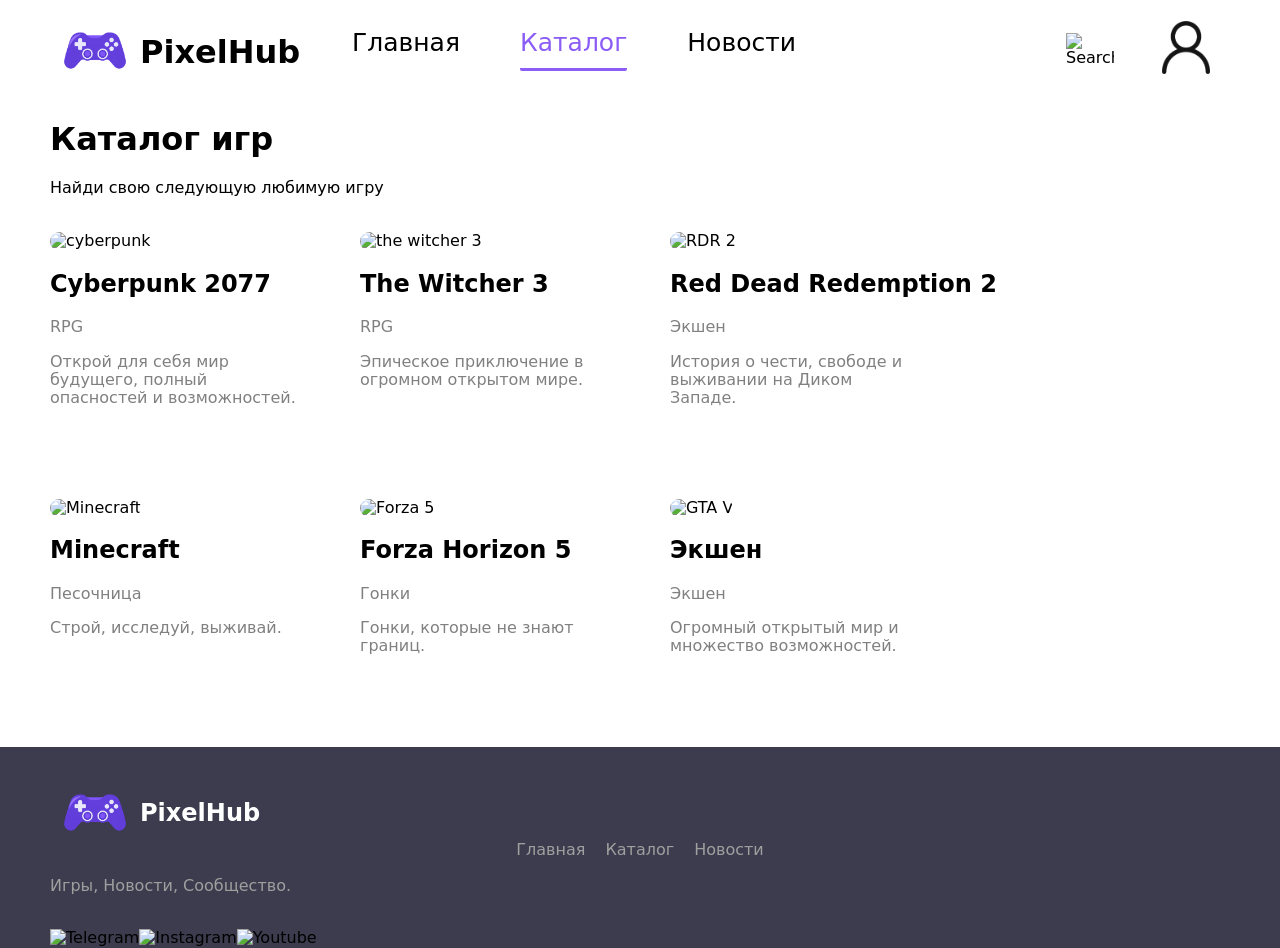
==== pages/catalog.html @ 986b6492 "18.10" ====
<!doctype html>
<html lang="en">
  <head>
    <meta charset="UTF-8" />
    <meta name="viewport" content="width=device-width, initial-scale=1.0" />
    <link
      rel="stylesheet"
      href="https://cdnjs.cloudflare.com/ajax/libs/modern-normalize/3.0.1/modern-normalize.min.css"
    />
    <link rel="stylesheet" href="./css/link.css" />
    <link rel="shortcut icon" href="../images/logo.ico" type="image/x-icon" />
    <title>PixelHub</title>
  </head>
  <body>
    <header class="container">
      <div class="all-nav">
        <div class="logo">
          <a href="./index.html">
            <img src="../images/logo.png" alt="PixelHub" width="90" />
          </a>
          <a href="./index.html"><h1>PixelHub</h1></a>
        </div>
        <div class="nav-bar">
          <nav>
            <a href="./index.html">Главная</a>
            <a href="./catalog.html" class="current-page">Каталог</a>
            <a href="./news.html">Новости</a>
          </nav>
        </div>
        <div class="nav-bar-right">
          <img
            src="https://images.icon-icons.com/1856/PNG/512/search_117564.png"
            alt="Search"
            width="48px"
          />
          <a href="">
            <img src="../images/user.png" alt="Profile" width="48px" />
          </a>
        </div>
      </div>
    </header>

    <main class="container">
      <h1>Каталог игр</h1>
      <p>Найди свою следующую любимую игру</p>

      <div class="catalog-games-line">
        <div>
          <img
            src="https://image.api.playstation.com/vulcan/ap/rnd/202111/3013/bxSj4jO0KBqUgAbH3zuNjCje.jpg"
            alt="cyberpunk"
            width="550"
          />
          <h2>Cyberpunk 2077</h2>
          <p>RPG</p>
          <p>Открой для себя мир будущего, полный опасностей и возможностей.</p>
        </div>
        <div>
          <img
            src="https://cdn.itc.ua/uploads/2026/08/1-1-.webp"
            alt="the witcher 3"
            width="550"
          />
          <h2>The Witcher 3</h2>
          <p>RPG</p>
          <p>Эпическое приключение в огромном открытом мире.</p>
        </div>
        <div>
          <img
            src="https://4kwallpapers.com/images/wallpapers/red-dead-redemption-2560x1440-10885.jpg"
            alt="RDR 2"
            width="550"
          />
          <h2>Red Dead Redemption 2</h2>
          <p>Экшен</p>
          <p>История о чести, свободе и выживании на Диком Западе.</p>
        </div>
      </div>

      <div class="catalog-games-line">
        <div>
          <img
            src="https://i.pinimg.com/736x/51/c9/de/51c9de1f883159047ae82628dd33fb6a.jpg"
            alt="Minecraft"
            width="550"
          />
          <h2>Minecraft</h2>
          <p>Песочница</p>
          <p>Строй, исследуй, выживай.</p>
        </div>
        <div>
          <img
            src="https://wallpapercat.com/w/full/f/3/d/2214-3840x2160-desktop-4k-forza-horizon-wallpaper-image.jpg"
            alt="Forza 5"
            width="550"
          />
          <h2>Forza Horizon 5</h2>
          <p>Гонки</p>
          <p>Гонки, которые не знают границ.</p>
        </div>
        <div>
          <img
            src="https://www.psu.com/wp/wp-content/uploads/2020/09/Grand-Theft-Auto-V-PS4-Wallpapers-01.jpg"
            alt="GTA V"
            width="550"
          />
          <h2>Экшен</h2>
          <p>Экшен</p>
          <p>Огромный открытый мир и множество возможностей.</p>
        </div>
      </div>
    </main>

    <footer class="container">
      <div class="logo-footer">
        <a href="./index.html">
          <img src="../images/logo.png" alt="PixelHub" width="90" />
        </a>
        <a href="./index.html"><h1>PixelHub</h1></a>
      </div>
      <p class="footer-sub-title">Игры, Новости, Сообщество.</p>
      <div class="nav-footer">
        <a href="./index.html">Главная</a>
        <a href="./catalog.html">Каталог</a>
        <a href="./news.html">Новости</a>
      </div>
      <div class="socials">
        <div>
          <a href="https://telegram.com">
            <img
              src="https://icons.veryicon.com/png/o/application/awesome-common-free-open-source-icon/telegram-4.png"
              alt="Telegram"
              width="24px"
            />
          </a>
        </div>
        <div>
          <a href="https://Instagram.com">
            <img
              src="https://static.vecteezy.com/system/resources/thumbnails/023/986/885/small/instagram-logo-instagram-logo-transparent-instagram-icon-transparent-free-free-png.png"
              alt="Instagram"
              width="24px"
            />
          </a>
        </div>
        <div>
          <a href="https://youtube.com">
            <img
              src="https://www.icosix.com/uploads/icons/2025/09/youtube-1.png"
              alt="Youtube"
              width="24px"
            />
          </a>
        </div>
      </div>
    </footer>
  </body>
</html>
---- pages/css/link.css ----
@import "./common.css";
@import "./catalog.css";
@import "./main.css";
@import "./news.css";
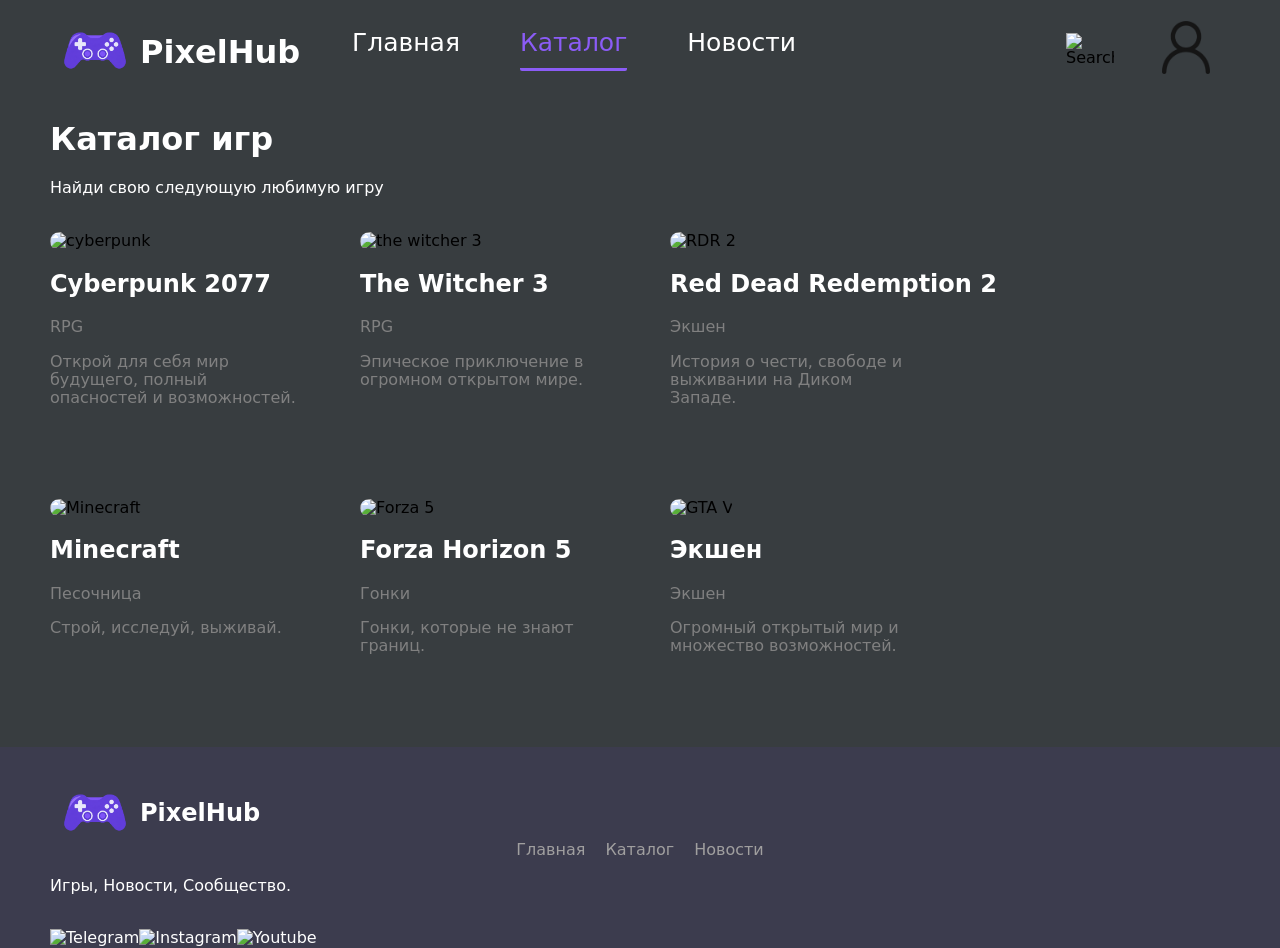
==== commit 970a7b05: "18.10 v5" ====
--- a/pages/catalog.html
+++ b/pages/catalog.html
@@ -15,14 +15,14 @@
     <header class="container">
       <div class="all-nav">
         <div class="logo">
-          <a href="./index.html">
+          <a href="../index.html">
             <img src="../images/logo.png" alt="PixelHub" width="90" />
           </a>
-          <a href="./index.html"><h1>PixelHub</h1></a>
+          <a href="../index.html"><h1>PixelHub</h1></a>
         </div>
         <div class="nav-bar">
           <nav>
-            <a href="./index.html">Главная</a>
+            <a href="../index.html">Главная</a>
             <a href="./catalog.html" class="current-page">Каталог</a>
             <a href="./news.html">Новости</a>
           </nav>
@@ -113,20 +113,20 @@
 
     <footer class="container">
       <div class="logo-footer">
-        <a href="./index.html">
+        <a href="../index.html">
           <img src="../images/logo.png" alt="PixelHub" width="90" />
         </a>
-        <a href="./index.html"><h1>PixelHub</h1></a>
+        <a href="../index.html"><h1>PixelHub</h1></a>
       </div>
       <p class="footer-sub-title">Игры, Новости, Сообщество.</p>
       <div class="nav-footer">
-        <a href="./index.html">Главная</a>
+        <a href="../index.html">Главная</a>
         <a href="./catalog.html">Каталог</a>
         <a href="./news.html">Новости</a>
       </div>
       <div class="socials">
         <div>
-          <a href="https://telegram.com">
+          <a href="https://web.telegram.org/a/" target="_blank">
             <img
               src="https://icons.veryicon.com/png/o/application/awesome-common-free-open-source-icon/telegram-4.png"
               alt="Telegram"
@@ -135,7 +135,7 @@
           </a>
         </div>
         <div>
-          <a href="https://Instagram.com">
+          <a href="https://Instagram.com" target="_blank">
             <img
               src="https://static.vecteezy.com/system/resources/thumbnails/023/986/885/small/instagram-logo-instagram-logo-transparent-instagram-icon-transparent-free-free-png.png"
               alt="Instagram"
@@ -144,7 +144,7 @@
           </a>
         </div>
         <div>
-          <a href="https://youtube.com">
+          <a href="https://youtube.com" target="_blank">
             <img
               src="https://www.icosix.com/uploads/icons/2025/09/youtube-1.png"
               alt="Youtube"
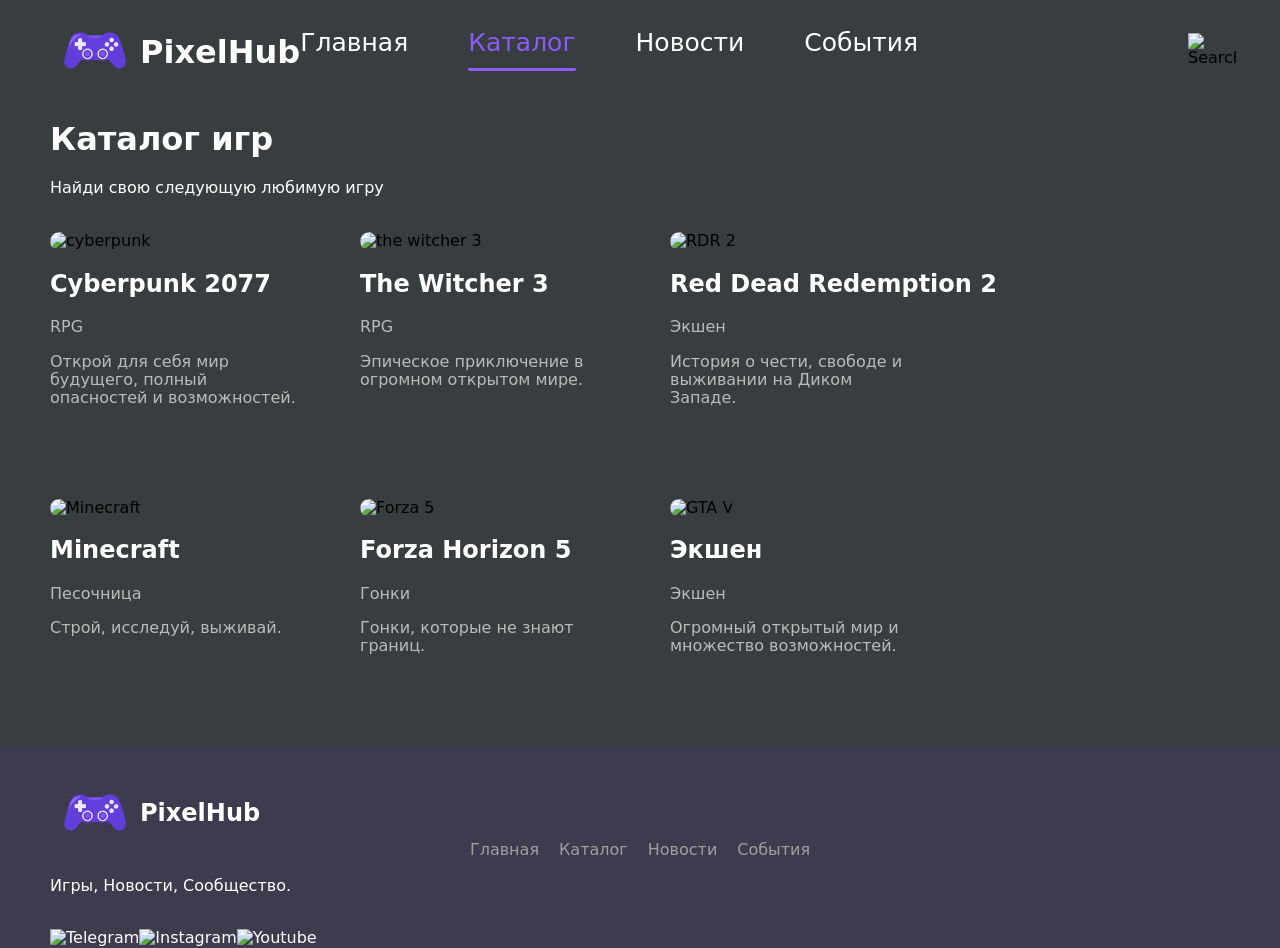
==== commit 298805d3: "19.10 v1" ====
--- a/pages/catalog.html
+++ b/pages/catalog.html
@@ -25,6 +25,7 @@
             <a href="../index.html">Главная</a>
             <a href="./catalog.html" class="current-page">Каталог</a>
             <a href="./news.html">Новости</a>
+            <a href="./events.html">События</a>
           </nav>
         </div>
         <div class="nav-bar-right">
@@ -123,6 +124,7 @@
         <a href="../index.html">Главная</a>
         <a href="./catalog.html">Каталог</a>
         <a href="./news.html">Новости</a>
+        <a href="./events.html">События</a>
       </div>
       <div class="socials">
         <div>
--- a/pages/css/link.css
+++ b/pages/css/link.css
@@ -1,4 +1,5 @@
-@import "./common.css";
-@import "./catalog.css";
-@import "./main.css";
-@import "./news.css";
+@import './common.css';
+@import './catalog.css';
+@import './main.css';
+@import './news.css';
+@import './events.css';
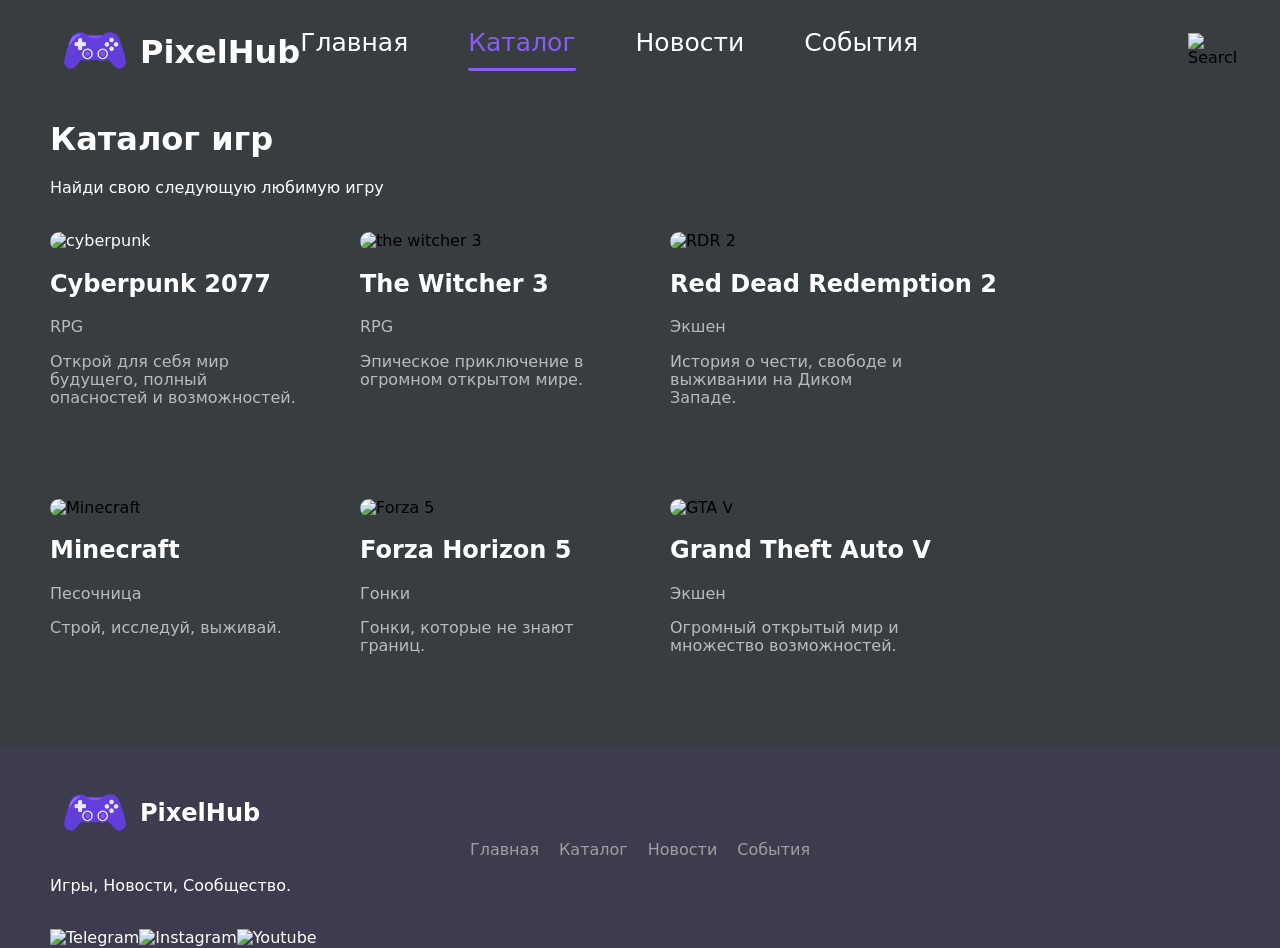
==== commit a5951771: "19.10 v2" ====
--- a/pages/catalog.html
+++ b/pages/catalog.html
@@ -47,20 +47,24 @@
 
       <div class="catalog-games-line">
         <div>
-          <img
-            src="https://image.api.playstation.com/vulcan/ap/rnd/202111/3013/bxSj4jO0KBqUgAbH3zuNjCje.jpg"
-            alt="cyberpunk"
-            width="550"
-          />
-          <h2>Cyberpunk 2077</h2>
-          <p>RPG</p>
-          <p>Открой для себя мир будущего, полный опасностей и возможностей.</p>
+          <a href="./cyberpunk.html">
+            <img
+              src="https://image.api.playstation.com/vulcan/ap/rnd/202111/3013/bxSj4jO0KBqUgAbH3zuNjCje.jpg"
+              alt="cyberpunk"
+              width="420"
+            />
+            <h2>Cyberpunk 2077</h2>
+            <p>RPG</p>
+            <p>
+              Открой для себя мир будущего, полный опасностей и возможностей.
+            </p>
+          </a>
         </div>
         <div>
           <img
             src="https://cdn.itc.ua/uploads/2026/08/1-1-.webp"
             alt="the witcher 3"
-            width="550"
+            width="420"
           />
           <h2>The Witcher 3</h2>
           <p>RPG</p>
@@ -70,7 +74,7 @@
           <img
             src="https://4kwallpapers.com/images/wallpapers/red-dead-redemption-2560x1440-10885.jpg"
             alt="RDR 2"
-            width="550"
+            width="420"
           />
           <h2>Red Dead Redemption 2</h2>
           <p>Экшен</p>
@@ -83,7 +87,7 @@
           <img
             src="https://i.pinimg.com/736x/51/c9/de/51c9de1f883159047ae82628dd33fb6a.jpg"
             alt="Minecraft"
-            width="550"
+            width="420"
           />
           <h2>Minecraft</h2>
           <p>Песочница</p>
@@ -93,7 +97,7 @@
           <img
             src="https://wallpapercat.com/w/full/f/3/d/2214-3840x2160-desktop-4k-forza-horizon-wallpaper-image.jpg"
             alt="Forza 5"
-            width="550"
+            width="420"
           />
           <h2>Forza Horizon 5</h2>
           <p>Гонки</p>
@@ -103,9 +107,9 @@
           <img
             src="https://www.psu.com/wp/wp-content/uploads/2020/09/Grand-Theft-Auto-V-PS4-Wallpapers-01.jpg"
             alt="GTA V"
-            width="550"
+            width="420"
           />
-          <h2>Экшен</h2>
+          <h2>Grand Theft Auto V</h2>
           <p>Экшен</p>
           <p>Огромный открытый мир и множество возможностей.</p>
         </div>
--- a/pages/css/link.css
+++ b/pages/css/link.css
@@ -3,3 +3,4 @@
 @import './main.css';
 @import './news.css';
 @import './events.css';
+@import './cyberpunk.css';
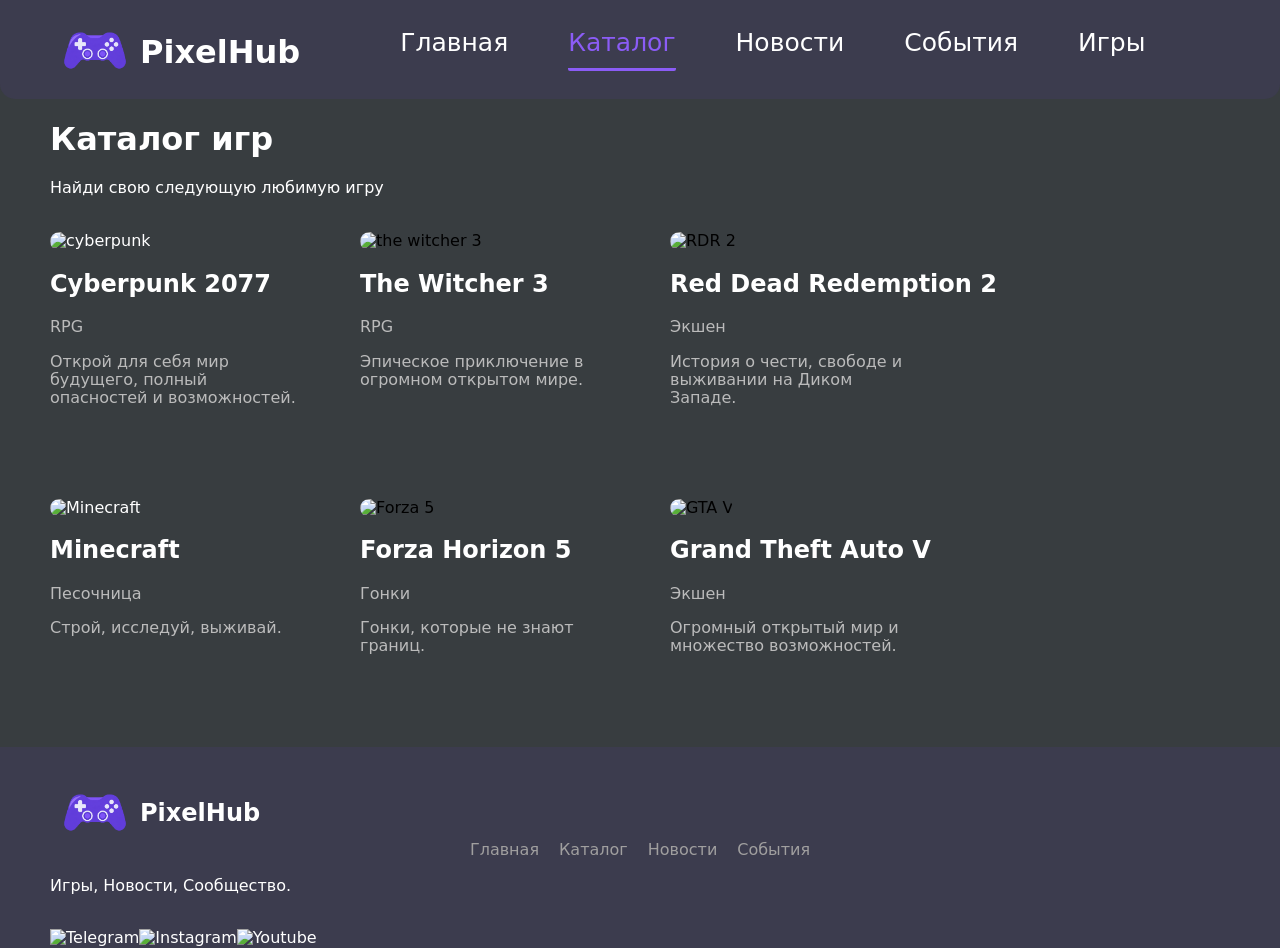
==== commit ba47d611: "22.10" ====
--- a/pages/catalog.html
+++ b/pages/catalog.html
@@ -26,6 +26,7 @@
             <a href="./catalog.html" class="current-page">Каталог</a>
             <a href="./news.html">Новости</a>
             <a href="./events.html">События</a>
+            <a href="./indie-games.html">Игры</a>
           </nav>
         </div>
         <div class="nav-bar-right">
@@ -84,14 +85,16 @@
 
       <div class="catalog-games-line">
         <div>
-          <img
-            src="https://i.pinimg.com/736x/51/c9/de/51c9de1f883159047ae82628dd33fb6a.jpg"
-            alt="Minecraft"
-            width="420"
-          />
-          <h2>Minecraft</h2>
-          <p>Песочница</p>
-          <p>Строй, исследуй, выживай.</p>
+          <a href="./minecraft.html">
+            <img
+              src="https://i.pinimg.com/736x/51/c9/de/51c9de1f883159047ae82628dd33fb6a.jpg"
+              alt="Minecraft"
+              width="420"
+            />
+            <h2>Minecraft</h2>
+            <p>Песочница</p>
+            <p>Строй, исследуй, выживай.</p>
+          </a>
         </div>
         <div>
           <img
--- a/pages/css/link.css
+++ b/pages/css/link.css
@@ -3,4 +3,5 @@
 @import './main.css';
 @import './news.css';
 @import './events.css';
-@import './cyberpunk.css';
+@import './games.css';
+@import './indie-games.css';
